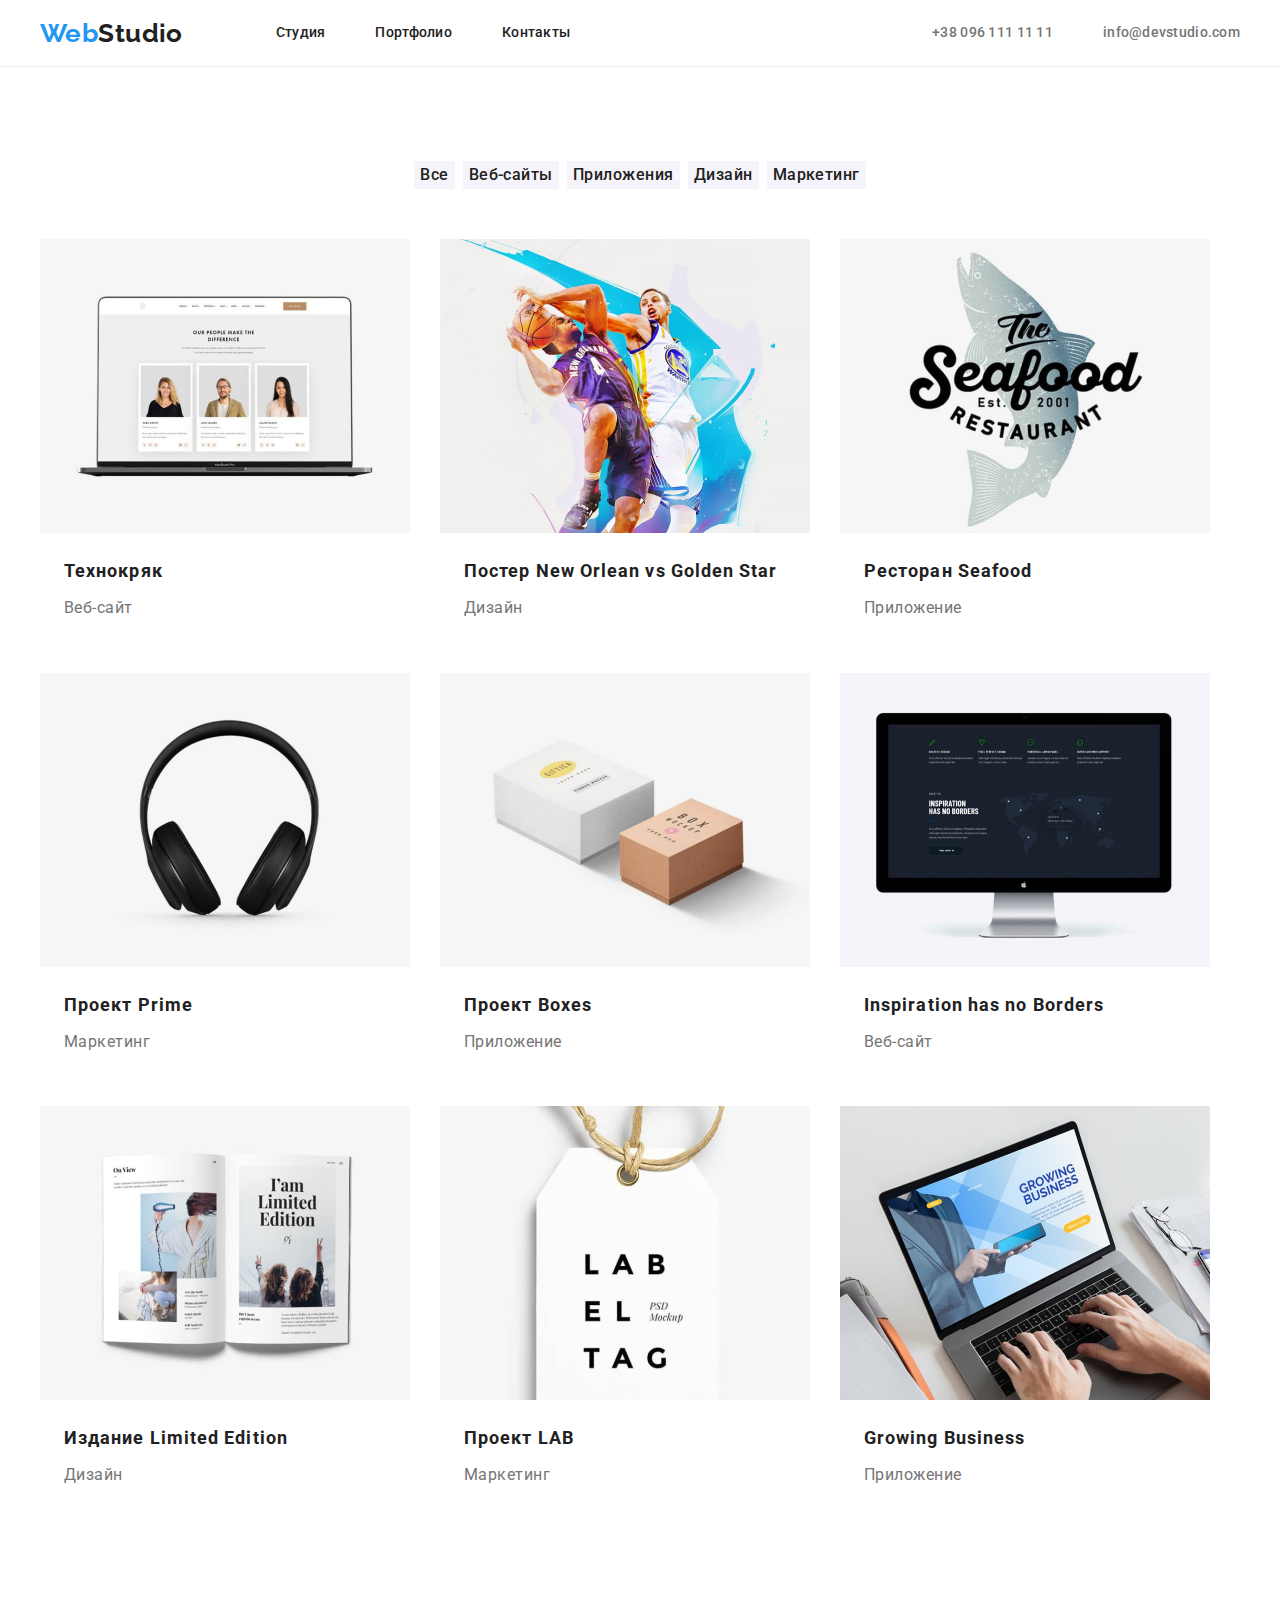
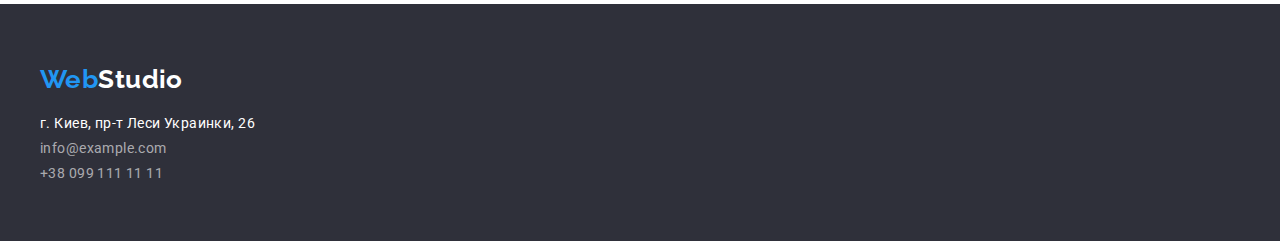
==== portfolio.html @ a703e830 "hm3" ====
<!DOCTYPE html>
<html lang="en">
  <head>
    <meta charset="UTF-8" />
    <meta name="viewport" content="width=device-width, initial-scale=1.0" />
    <meta http-equiv="X-UA-Compatible" content="ie=edge" />
    <title>Portfolio</title>
    <link
      href="https://fonts.googleapis.com/css2?family=Raleway:wght@700&family=Roboto:wght@400;500;700;900&display=swap"
      rel="stylesheet"
    />
    <link
      rel="stylesheet"
      href="https://cdnjs.cloudflare.com/ajax/libs/modern-normalize/1.1.0/modern-normalize.min.css"
    />
    <link rel="stylesheet" href="./css/style.css" />
  </head>
  <body>
    <header class="header-page header-unique">
      <div class="container main-header">
        <nav class="header-nav-list">
          <a href="#" class="logo"><span class="logo-accent">Web</span>Studio</a>
          <ul class="site-nav list">
            <li class="item"><a href="./index.html" class="link">Студия</a></li>
            <li class="item"><a href="./portfolio.html" class="link">Портфолио</a></li>
            <li class="item"><a href="#" class="link">Контакты</a></li>
          </ul>
        </nav>
        <ul class="site-contacts list">
          <li class="item"><a href="#" class="link">+38 096 111 11 11</a></li>
          <li class="item"><a href="#" class="link">info@devstudio.com</a></li>
        </ul>
      </div>
    </header>
    <main>
      <section class="portfolio">
        <div class="container">
          <ul class="btn-list list">
            <li class="item"><button type="button" class="port-btn">Все</button></li>
            <li class="item"><button type="button" class="port-btn">Веб-сайты</button></li>
            <li class="item"><button type="button" class="port-btn">Приложения</button></li>
            <li class="item"><button type="button" class="port-btn">Дизайн</button></li>
            <li class="item"><button type="button" class="port-btn">Маркетинг</button></li>
          </ul>
          <ul class="project-list list">
            <li class="list-item">
              <img
                class="list-item-img"
                src="./images/1.jpg"
                alt="laptop"
                width="370"
                height="294"
              />
              <div class="list-item-box">
                <p class="port-name">Технокряк</p>
                <p class="port-type">Веб-сайт</p>
              </div>
            </li>
            <li class="list-item">
              <img
                class="list-item-img"
                src="./images/2.jpg"
                alt="sport"
                width="370"
                height="294"
              />
              <div class="list-item-box">
                <p class="port-name">Постер New Orlean vs Golden Star</p>
                <p class="port-type">Дизайн</p>
              </div>
            </li>
            <li class="list-item">
              <img
                class="list-item-img"
                src="./images/3.jpg"
                alt="seafood"
                width="370"
                height="294"
              />
              <div class="list-item-box">
                <p class="port-name">Ресторан Seafood</p>
                <p class="port-type">Приложение</p>
              </div>
            </li>
            <li class="list-item">
              <img
                class="list-item-img"
                src="./images/4.jpg"
                alt="headphones"
                width="370"
                height="294"
              />
              <div class="list-item-box">
                <p class="port-name">Проект Prime</p>
                <p class="port-type">Маркетинг</p>
              </div>
            </li>
            <li class="list-item">
              <img
                class="list-item-img"
                src="./images/5.jpg"
                alt="boxes"
                width="370"
                height="294"
              />
              <div class="list-item-box">
                <p class="port-name">Проект Boxes</p>
                <p class="port-type">Приложение</p>
              </div>
            </li>
            <li class="list-item">
              <img
                class="list-item-img"
                src="./images/6.jpg"
                alt="monitor"
                width="370"
                height="294"
              />
              <div class="list-item-box">
                <p class="port-name">Inspiration has no Borders</p>
                <p class="port-type">Веб-сайт</p>
              </div>
            </li>
            <li class="list-item">
              <img class="list-item-img" src="./images/7.jpg" alt="book" width="370" height="294" />
              <div class="list-item-box">
                <p class="port-name">Издание Limited Edition</p>
                <p class="port-type">Дизайн</p>
              </div>
            </li>
            <li class="list-item">
              <img
                class="list-item-img"
                src="./images/8.jpg"
                alt="label"
                width="370"
                height="294"
              />
              <div class="list-item-box">
                <p class="port-name">Проект LAB</p>
                <p class="port-type">Маркетинг</p>
              </div>
            </li>
            <li class="list-item">
              <img
                class="list-item-img"
                src="./images/9.jpg"
                alt="laptop"
                width="370"
                height="294"
              />
              <div class="list-item-box">
                <p class="port-name">Growing Business</p>
                <p class="port-type">Приложение</p>
              </div>
            </li>
          </ul>
        </div>
      </section>
    </main>
    <footer class="footer">
      <div class="container">
        <a href="#" class="logo logo-unique"><span class="logo-accent">Web</span>Studio</a>
        <address class="address-list">
          <ul class="list">
            <li class="item">
              <a href="#" class="link white-color">г. Киев, пр-т Леси Украинки, 26</a>
            </li>
            <li class="item"><a href="info@example.com" class="link">info@example.com</a></li>
            <li class="item"><a href="+380991111111" class="link">+38 099 111 11 11</a></li>
          </ul>
        </address>
      </div>
    </footer>
  </body>
</html>
---- css/style.css ----
:root {
  --primary-text-color: #212121;
  --secondary-text-color: #757575;
  --accent-color: #2196f3;
  --primary-white-color: #ffffff;
  --secondary-bg-color: #2f303a;
  --third-bg-color: #f5f4fa;
}

body {
  background-color: var(--primary-white-color);
  color: var(--primary-text-color);

  font-family: 'Roboto', sans-serif;
  letter-spacing: 0.03em;
  font-size: 14px;
}

h1,
h2,
h3,
h4,
h5,
h6,
p {
  margin: 0;
  padding: 0;
}

.container {
  max-width: 1200px;
  margin: 0 auto;
}

.main-header {
  display: flex;
}

.header-nav-list {
  display: flex;
  align-items: center;
}

.header-unique {
  border-bottom: 1px solid #ececec;
}

.logo {
  font-family: Raleway;
  font-style: normal;
  font-weight: 700;
  font-size: 26px;
  line-height: 1.19;
  color: var(--primary-text-color);
  text-decoration: none;
  margin-right: 93px;
}

.logo-accent {
  color: var(--accent-color);
}

.list {
  list-style: none;
  margin: 0;
  padding: 0;
}

.site-nav {
  display: flex;
}

.site-nav .link,
.site-contacts .link {
  display: block;
  font-weight: 500;
  line-height: 1.14;
  letter-spacing: 0.02em;
  color: var(--primary-text-color);
  text-decoration: none;
  padding-top: 25px;
  padding-bottom: 25px;
}

.site-contacts {
  display: flex;
  margin-left: auto;
}

.site-contacts .link {
  color: var(--secondary-text-color);
}

.site-nav .link:hover,
.site-contacts .link:hover,
.site-nav .link:focus,
.site-contacts .link:focus {
  color: var(--accent-color);
}

.site-nav .item + .item {
  margin-left: 50px;
}

.site-contacts .item + .item {
  margin-left: 50px;
}

/* Services */

.services {
  background-color: var(--secondary-bg-color);
  text-align: center;
  display: flex;
  justify-content: center;
  padding-top: 200px;
  padding-bottom: 200px;
}

.services .content {
  width: 700px;
}

.services-title {
  font-weight: 900;
  font-size: 44px;
  line-height: 1.36;
  text-align: center;
  letter-spacing: 0.06em;
  text-transform: uppercase;
  color: var(--primary-white-color);
  margin-bottom: 30px;
}

.services-btn {
  font-weight: 700;
  font-size: 16px;
  line-height: 1.87px;
  width: 200px;
  height: 50px;
  letter-spacing: 0.06em;
  border: none;
  background-color: var(--accent-color);
  color: var(--primary-white-color);
  cursor: pointer;
}

/* Features */

.features {
  padding-top: 94px;
  padding-bottom: 94px;
}

.features-list {
  display: flex;
}

.features-list .item {
  width: 270px;
}

.features-list .item + .item {
  margin-left: 30px;
}

.features-list .title {
  margin-bottom: 10px;
  font-weight: 700;
  line-height: 1.14;
  letter-spacing: 0.03em;
  text-transform: uppercase;
}

.features-list .desc {
  line-height: 1.71;
  letter-spacing: 0.03em;
  color: var(--secondary-text-color);
}

/* works */

.works {
  padding-bottom: 94px;
}

.section-title {
  font-weight: 700;
  font-size: 36px;
  line-height: 1.17;
  text-align: center;
  letter-spacing: 0.03em;
  margin-bottom: 50px;
}

.works-list {
  display: flex;
}

.works-list .item + .item {
  margin-left: 30px;
}

/* Staff */

.staff {
  padding-top: 94px;
  padding-bottom: 94px;
  background-color: var(--third-bg-color);
}

.staff-list {
  display: flex;
}

.staff-list .item {
  padding-bottom: 30px;
}

.staff-list .item + .item {
  margin-left: 30px;
}

.staff-foto {
  margin-bottom: 30px;
}

.name {
  font-weight: 500;
  font-size: 16px;
  line-height: 1.19;
  text-align: center;
  margin-bottom: 10px;
  letter-spacing: 0.03em;
}

.position {
  font-size: 16px;
  line-height: 1.19;

  text-align: center;
  letter-spacing: 0.03em;
  color: var(--secondary-text-color);
}

.footer {
  padding-top: 60px;
  padding-bottom: 60px;
  background-color: var(--secondary-bg-color);
}

.footer .link {
  text-decoration: none;
  color: rgba(255, 255, 255, 0.6);
}

.footer .white-color {
  color: var(--primary-white-color);
}

.footer .item + .item {
  margin-top: 9px;
}

.logo-unique {
  display: block;
  color: var(--primary-white-color);
  margin-bottom: 20px;
}

.footer .link:focus,
.footer .link:hover {
  color: var(--accent-color);
}

.address-list {
  font-style: normal;
}

/* Portfolio */

.portfolio {
  padding-top: 94px;
  padding-bottom: 94px;
}

.portfolio .btn-list {
  display: flex;
  justify-content: center;
  padding-bottom: 50px;
}

.portfolio .item + .item {
  margin-left: 8px;
}

.port-btn {
  cursor: pointer;
  background-color: var(--third-bg-color);
  border: none;
  color: var(--primary-text-color);
  font-weight: 500;
  font-size: 16px;
  line-height: 1.62;
  font-family: inherit;
  text-align: center;
  letter-spacing: 0.03em;
}

.port-btn:focus,
.port-btn:hover {
  background-color: var(--accent-color);
  color: var(--primary-white-color);
}

.portfolio .project-list {
  display: flex;
  flex-wrap: wrap;
}

.portfolio .list-item {
  margin-right: 30px;
  margin-bottom: 30px;
}

.portfolio .list-item:nth-child(3n + 3) {
  margin-right: 0;
}

.portfolio .list-item:nth-last-child(-n + 3) {
  margin-bottom: 0;
}

.list-item-img {
  display: block;
}

.list-item-box {
  padding: 20px 24px;
}

.port-name {
  font-weight: 700;
  font-size: 18px;
  line-height: 2;
  margin-bottom: 4px;
  letter-spacing: 0.06em;
}

.port-type {
  font-size: 16px;
  line-height: 1.86;

  letter-spacing: 0.03em;

  color: var(--secondary-text-color);
}
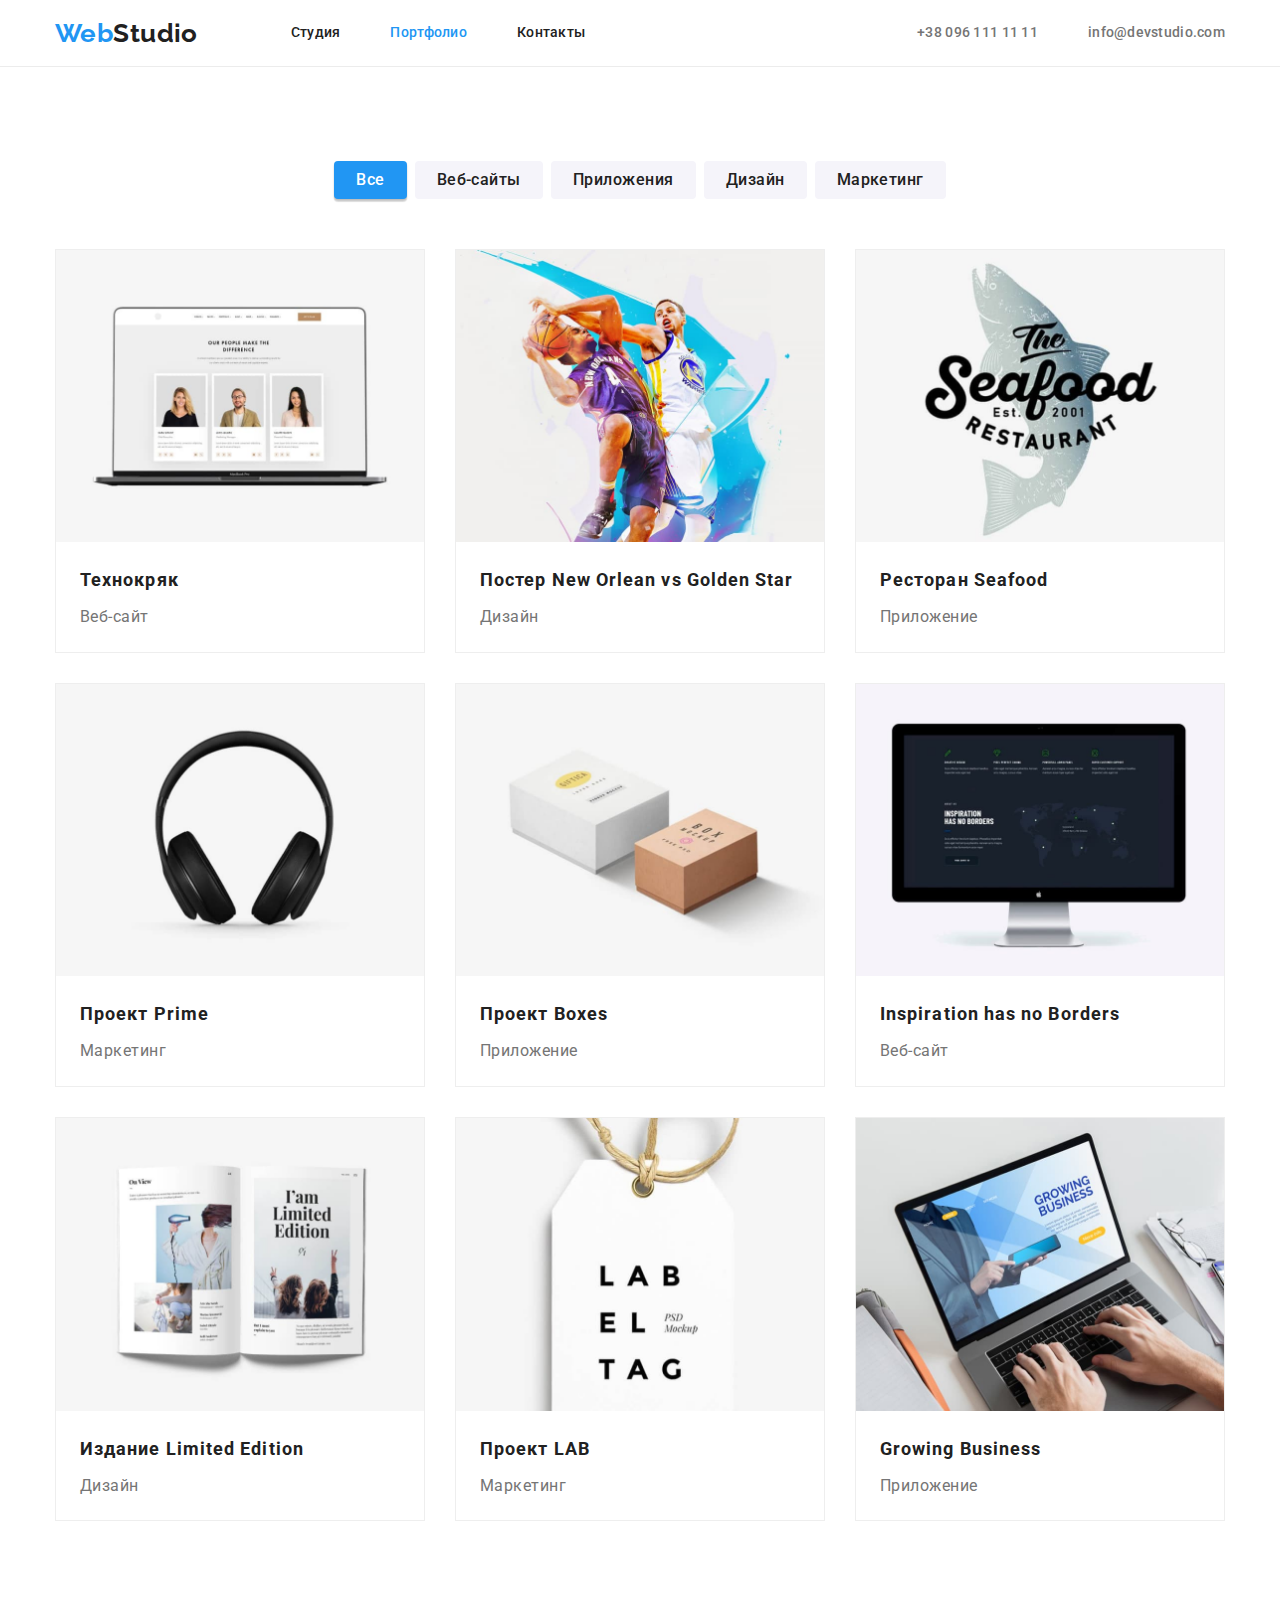
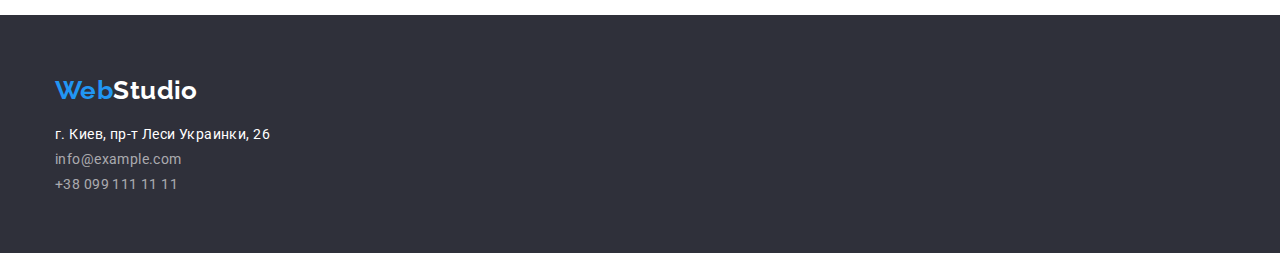
==== commit 262ad388: "hm3fix" ====
--- a/portfolio.html
+++ b/portfolio.html
@@ -22,7 +22,7 @@
           <a href="#" class="logo"><span class="logo-accent">Web</span>Studio</a>
           <ul class="site-nav list">
             <li class="item"><a href="./index.html" class="link">Студия</a></li>
-            <li class="item"><a href="./portfolio.html" class="link">Портфолио</a></li>
+            <li class="item"><a href="./portfolio.html" class="link current">Портфолио</a></li>
             <li class="item"><a href="#" class="link">Контакты</a></li>
           </ul>
         </nav>
@@ -36,7 +36,7 @@
       <section class="portfolio">
         <div class="container">
           <ul class="btn-list list">
-            <li class="item"><button type="button" class="port-btn">Все</button></li>
+            <li class="item"><button type="button" class="port-btn current">Все</button></li>
             <li class="item"><button type="button" class="port-btn">Веб-сайты</button></li>
             <li class="item"><button type="button" class="port-btn">Приложения</button></li>
             <li class="item"><button type="button" class="port-btn">Дизайн</button></li>
--- a/css/style.css
+++ b/css/style.css
@@ -29,6 +29,7 @@
 
 .container {
   max-width: 1200px;
+  padding: 0 15px;
   margin: 0 auto;
 }
 
@@ -82,6 +83,10 @@
   padding-bottom: 25px;
 }
 
+.site-nav .current {
+  color: var(--accent-color);
+}
+
 .site-contacts {
   display: flex;
   margin-left: auto;
@@ -135,14 +140,16 @@
 .services-btn {
   font-weight: 700;
   font-size: 16px;
-  line-height: 1.87px;
-  width: 200px;
-  height: 50px;
+  line-height: 1.87;
+  padding: 10px 32px;
+  min-width: 200px;
   letter-spacing: 0.06em;
   border: none;
   background-color: var(--accent-color);
   color: var(--primary-white-color);
   cursor: pointer;
+  box-shadow: 0px 4px 4px rgba(0, 0, 0, 0.15);
+  border-radius: 4px;
 }
 
 /* Features */
@@ -214,7 +221,11 @@
 }
 
 .staff-list .item {
-  padding-bottom: 30px;
+  /* padding-bottom: 30px; */
+  background-color: var(--primary-white-color);
+  box-shadow: 0px 1px 3px rgba(0, 0, 0, 0.12), 0px 1px 1px rgba(0, 0, 0, 0.14),
+    0px 2px 1px rgba(0, 0, 0, 0.2);
+  border-radius: 0px 0px 4px 4px;
 }
 
 .staff-list .item + .item {
@@ -222,7 +233,11 @@
 }
 
 .staff-foto {
-  margin-bottom: 30px;
+  /* margin-bottom: 30px; */
+}
+
+.staff-desc-wrp {
+  padding: 30px 0;
 }
 
 .name {
@@ -287,7 +302,7 @@
 .portfolio .btn-list {
   display: flex;
   justify-content: center;
-  padding-bottom: 50px;
+  margin-bottom: 50px;
 }
 
 .portfolio .item + .item {
@@ -305,34 +320,43 @@
   font-family: inherit;
   text-align: center;
   letter-spacing: 0.03em;
+  padding: 6px 22px;
+  border-radius: 4px;
+}
+
+.btn-list .current {
+  background-color: var(--accent-color);
+  color: var(--primary-white-color);
+  box-shadow: 0px 3px 1px rgba(0, 0, 0, 0.1), 0px 1px 2px rgba(0, 0, 0, 0.08),
+    0px 2px 2px rgba(0, 0, 0, 0.12);
 }
 
 .port-btn:focus,
 .port-btn:hover {
   background-color: var(--accent-color);
   color: var(--primary-white-color);
+  box-shadow: 0px 3px 1px rgba(0, 0, 0, 0.1), 0px 1px 2px rgba(0, 0, 0, 0.08),
+    0px 2px 2px rgba(0, 0, 0, 0.12);
 }
 
 .portfolio .project-list {
   display: flex;
   flex-wrap: wrap;
+  margin-right: -30px;
+  margin-bottom: -30px;
 }
 
 .portfolio .list-item {
+  flex-basis: calc(100% / 3 - 30px);
   margin-right: 30px;
   margin-bottom: 30px;
-}
-
-.portfolio .list-item:nth-child(3n + 3) {
-  margin-right: 0;
-}
-
-.portfolio .list-item:nth-last-child(-n + 3) {
-  margin-bottom: 0;
+  border: 1px solid #eee;
 }
 
 .list-item-img {
   display: block;
+  max-width: 100%;
+  height: auto;
 }
 
 .list-item-box {
